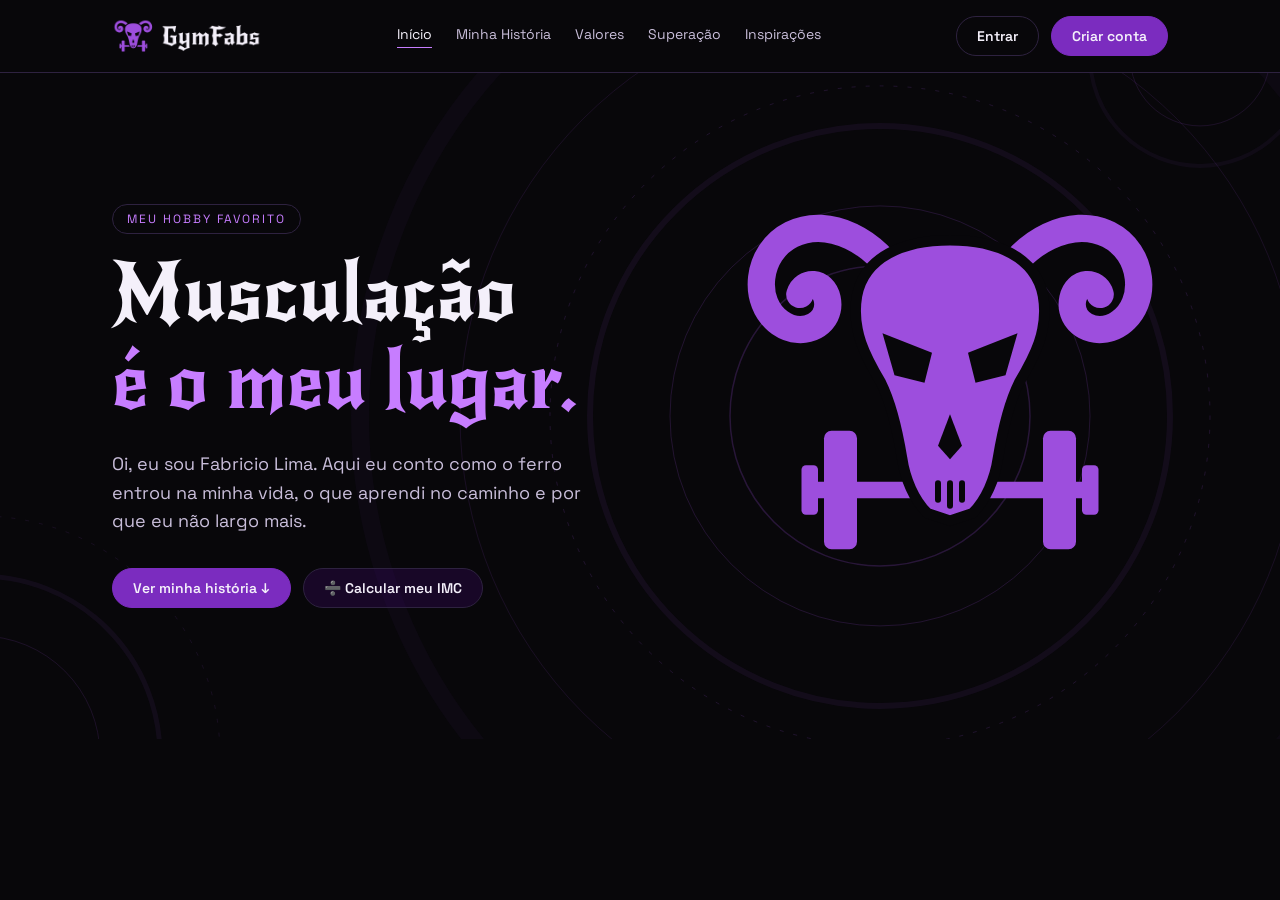
==== Index/index.html @ 876a353d "Inicio-homepage" ====
<!DOCTYPE html>
<html lang="pt-BR">
<head>
    <meta charset="UTF-8">
    <meta name="viewport" content="width=device-width, initial-scale=1.0">
    <title>GymFabs</title>
    <link rel="stylesheet" href="style.css">
</head>
<body>
<header>

<img src="img/gymfabs_logo_header@4x.png" alt="">

<nav>
<a href="#inicio" class="ativo">Início</a>
<a href="#historia">Minha História</a>
<a href="#valores">Valores</a>
<a href="#superacao">Superação</a>
<a href="#inspiracoes">Inspirações</a>
</nav>

<div class="botoes-usuario">
<a href="../Pagina Login/login.html" class="btn">Entrar</a>
<a href="../Pagina Login/cadastro.html" class="btn btn-primario">Criar conta</a>
</div>

</header>
<main>

<section class="hero" id="inicio">


<div class="hero-texto">

<span class="selo"> Meu hobby favorito</span> 
 <h1>Musculação<span>é o meu lugar.</span></h1>


<p>Oi, eu sou Fabricio Lima. Aqui eu conto como o ferro entrou na minha vida, o que aprendi no caminho e por que eu não largo mais.</p>


<div class="hero-botoes">
<a href="#historia" class="btn btn-primario">Ver minha história ↓</a>
<a href="../CalculadoraIMC/calculadoraIMC.html" class="btn imc">➗ Calcular meu IMC</a>
</div>

</div>


</section>


</main>



    
</body>
</html>
---- Index/style.css ----
@import url("https://fonts.googleapis.com/css2?family=New+Rocker&family=Space+Grotesk:wght@300..700&display=swap");

* {
  margin: 0;
  padding: 0;
  box-sizing: border-box;
}

:root {
  --roxo: #7b2cbf; /* botões e destaques */
  --roxo-claro: #c77dff; /* links e textos em destaque */
  --roxo-escuro: #3c096c; /* sombras e gradientes */

  --fundo: #08070a; /* fundo da página */
  --fundo-secao: #120a1c; /* seções alternadas */
  --fundo-card: #1a1224; /* cards */
  --borda: #2e2240; /* bordas dos cards */

  --texto: #f4f0fa; /* títulos e texto principal */
  --texto-secundario: #c9beda; /* parágrafos */
  --texto-apagado: #a99bbf; /* legendas e detalhes */
}

body {

  font-family: "Space Grotesk", sans-serif;
  background-color: var(--fundo);
}


.hero {
  display: flex;
  background-image: url(img/fundo_inicio_1440x666.png);
  background-size: cover;
  background-position: right center;
  min-height: 666px;
  align-items: center;
  padding: 0 112px;
}

.selo{

  display: inline-block;
  padding: 6px 14px;
  border: solid 1px var(--borda);
  border-radius: 999px;
  color: var(--roxo-claro);
  font-size: 12px;
  letter-spacing: 2px;
  text-transform: uppercase;
  margin-bottom: 16px;

}

.hero-texto p{
color: var(--texto-secundario);
font-size: 18px;
line-height: 1.6;
max-width: 480px;
margin-bottom: 32px;

}

h1 {
font-family: "New Rocker", system-ui; 
font-size: 80px;
font-weight: 400;
color: var(--texto);
line-height: 1.1;
margin-bottom: 24px;

}

h1 span{
display: block;
color: var(--roxo-claro);


}

header {
  display: flex;
  justify-content: space-between;
  align-items: center;
  padding: 16px 112px;
  border-bottom: 1px solid var(--borda);
}

header img {
  width: 150px;
}

nav {
  display: flex;
  gap: 24px;
}

nav a{
  color: var(--texto-secundario);
  text-decoration: none;
  font-size: 14px;
}


nav a:hover{
  color: var(--roxo-claro);
}

nav a.ativo{
  color: var(--texto);
  padding-bottom: 4px ;
  border-bottom: 1px solid var(--roxo-claro);
}


.botoes-usuario{
display: flex;
gap: 12px;
align-items: center;

 }



.hero-botoes{
display: flex;
gap: 12px;
}




.btn{
display: inline-block;
padding: 10px 20px;
border: 1px solid var(--borda);
border-radius: 999px;
color: var(--texto);
font-size: 14px;
font-weight: 600;
text-decoration: none;
transition: 0.2s;
}

.btn:hover{
  border-color: var(--roxo);
}


.btn-primario{
  background-color: var(--roxo);
  border-color: var(--roxo);
}

.btn-primario:hover{
  background-color: var(--roxo-escuro);
}

.imc{

  background-color: rgba(60, 9, 108, 0.3);
}
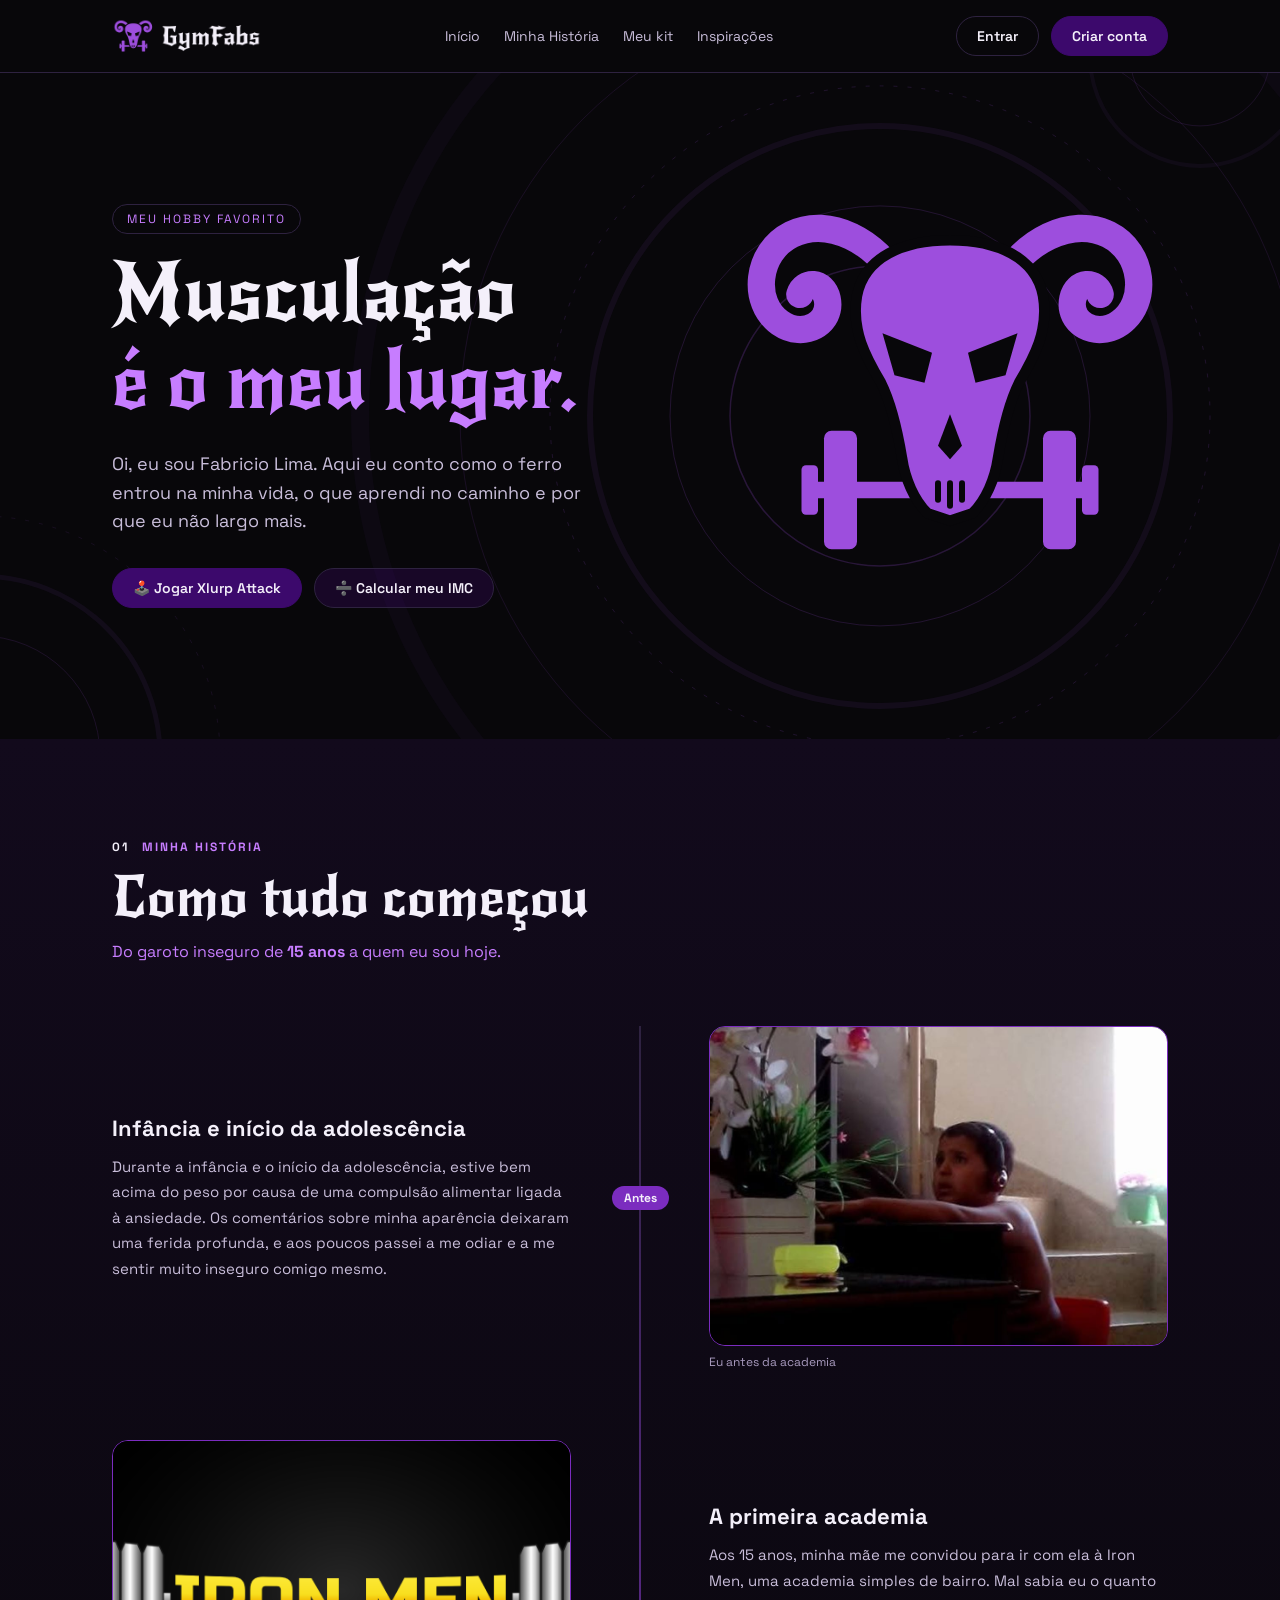
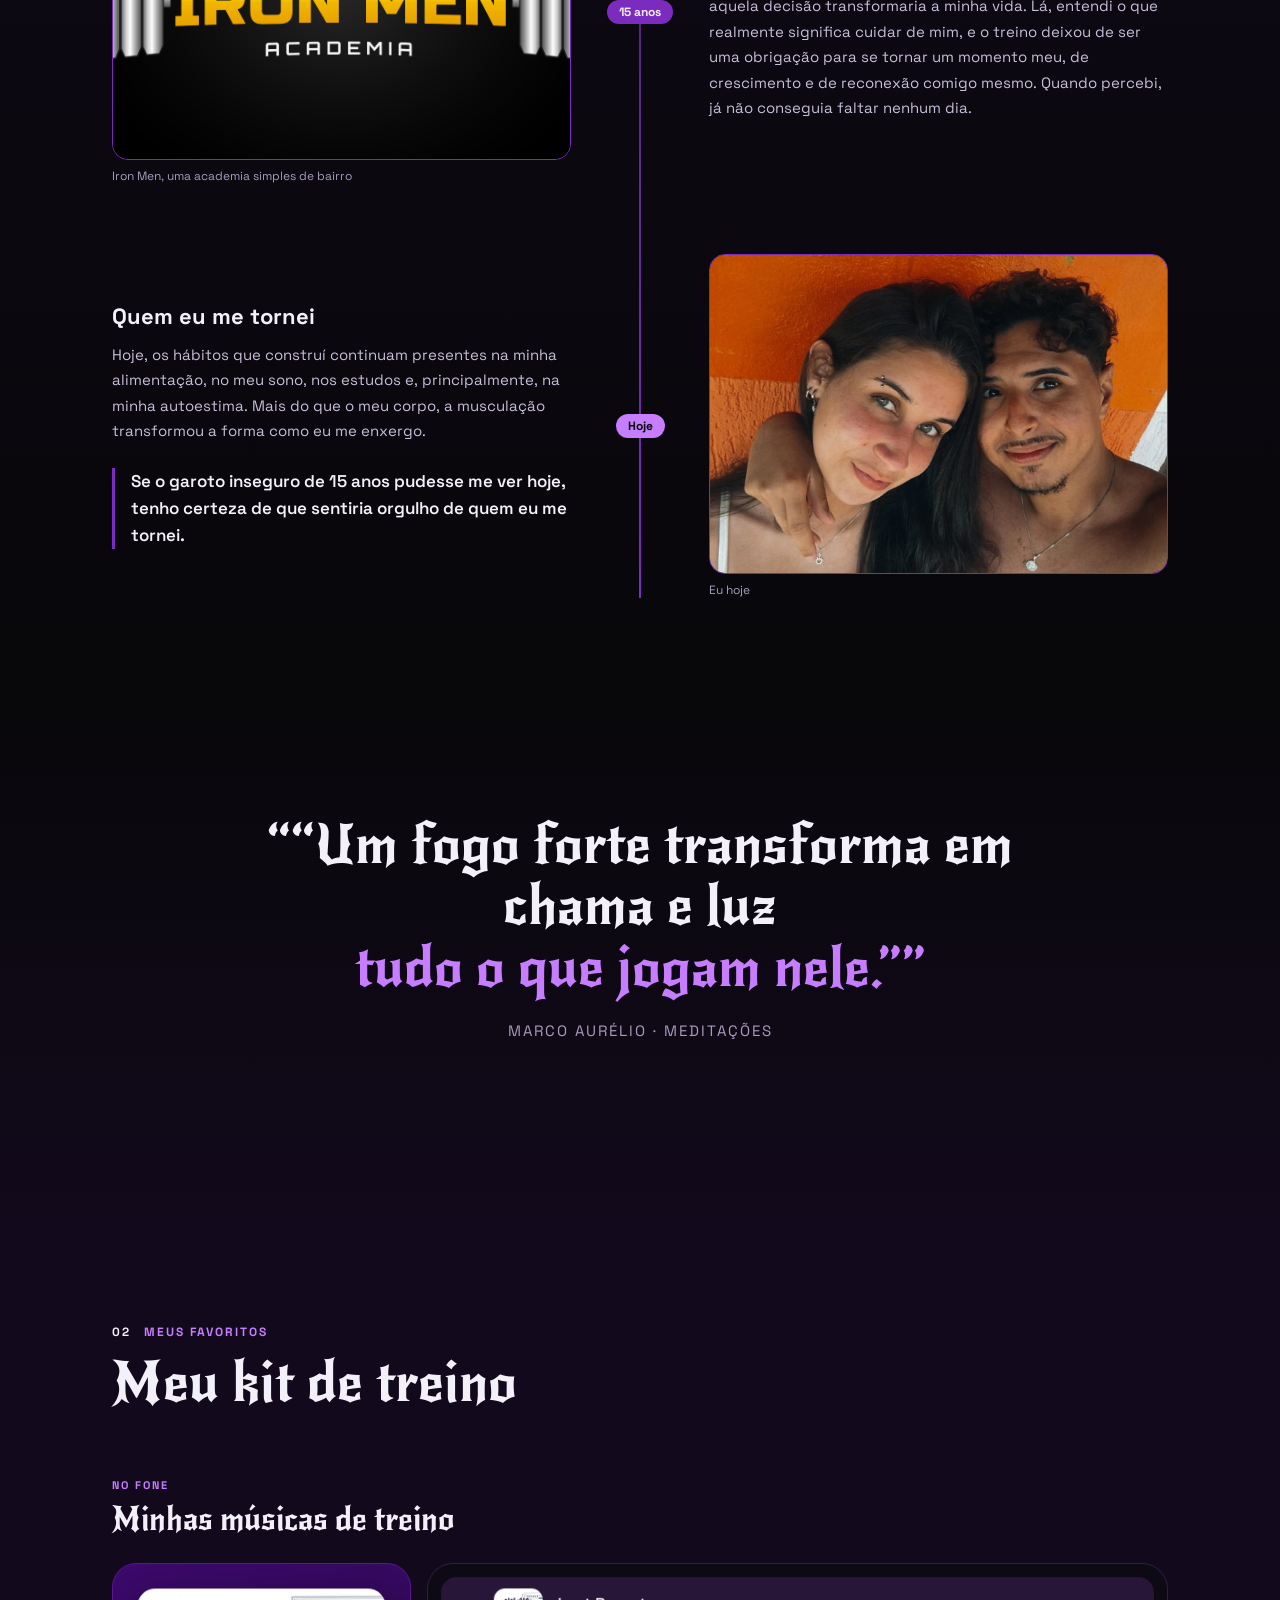
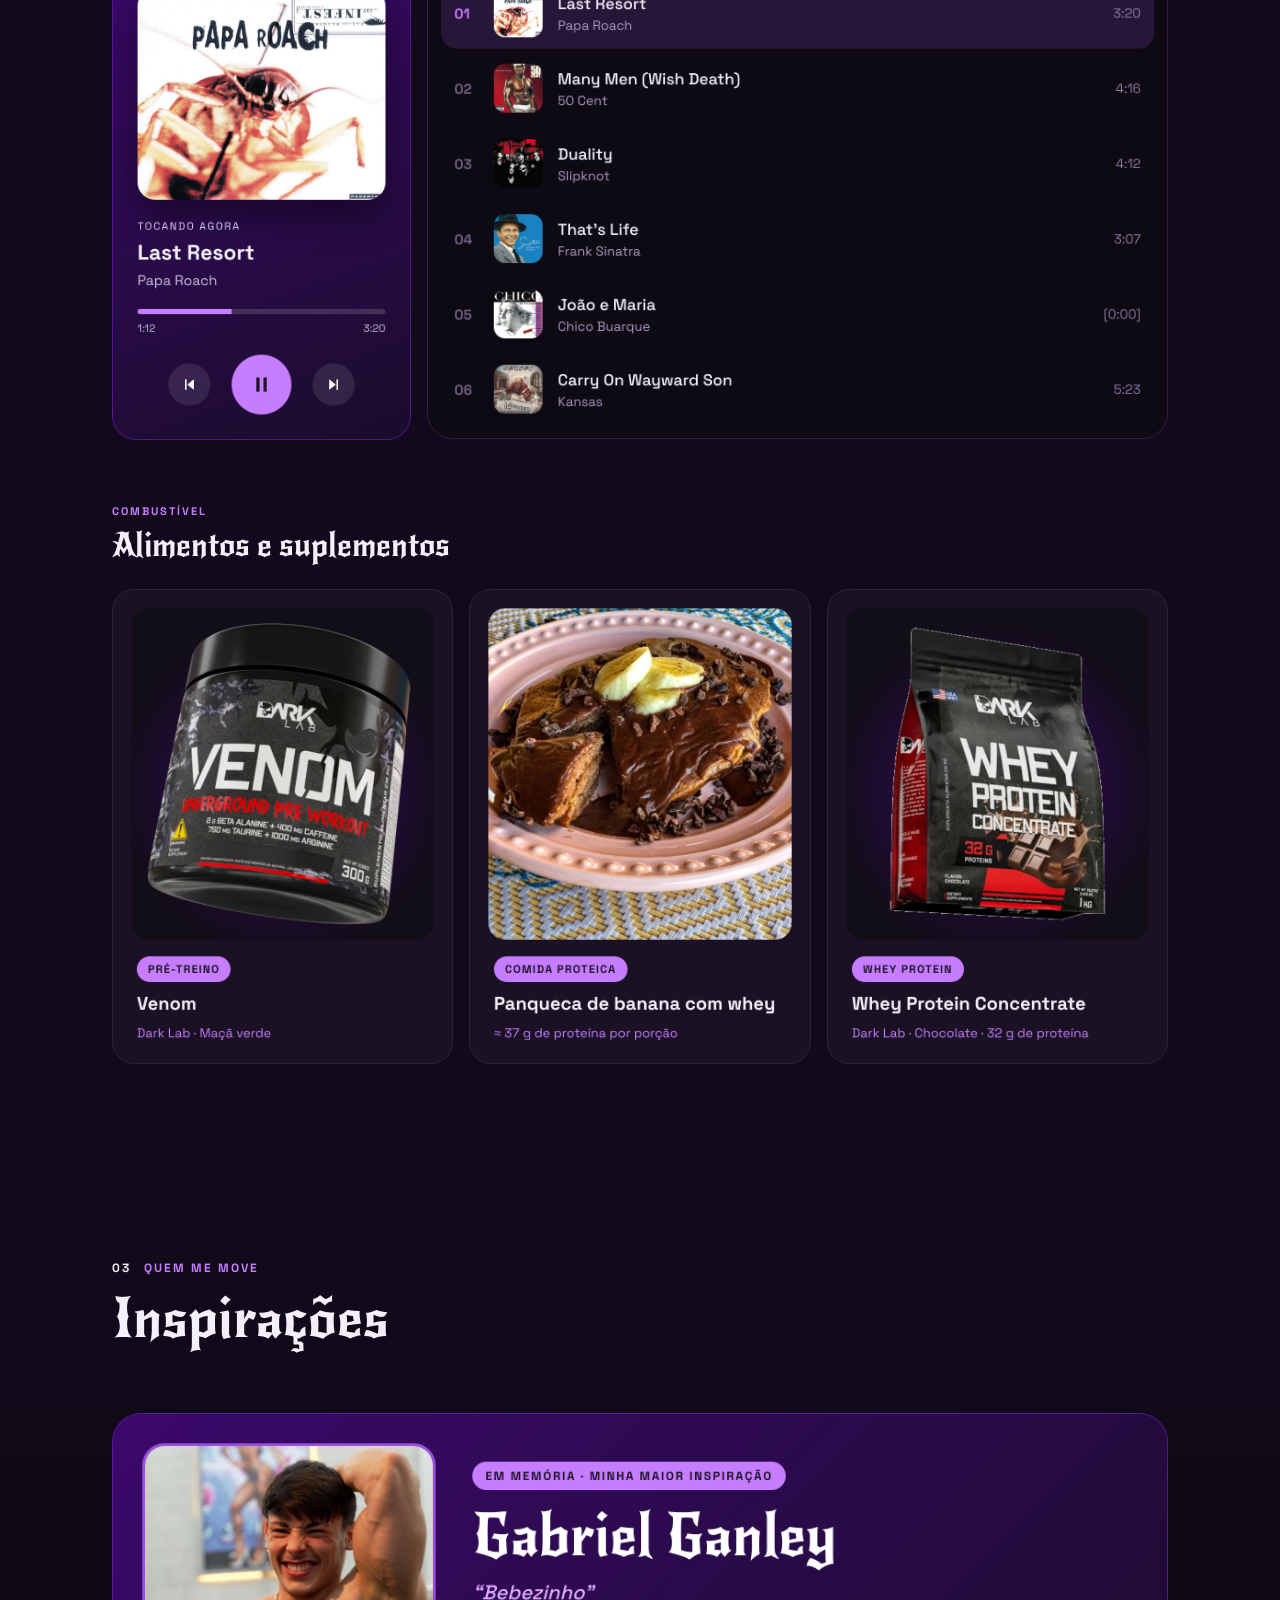
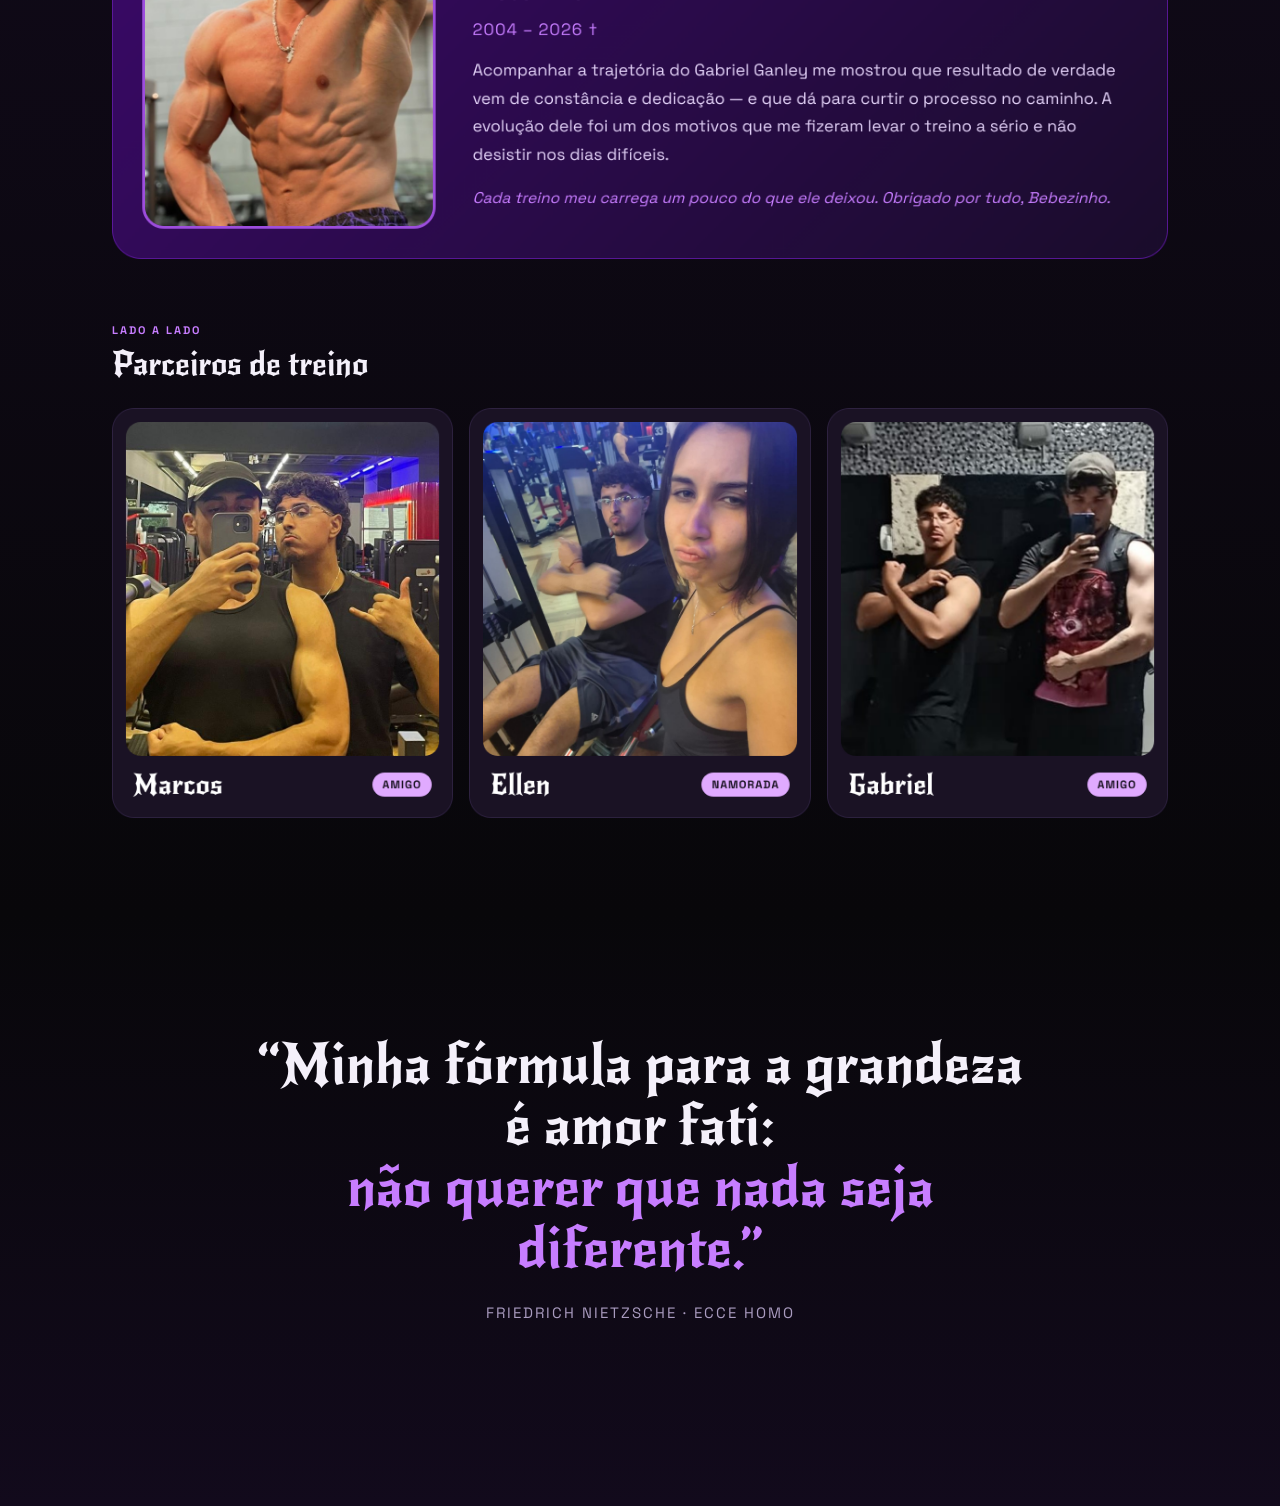
==== commit e1267aca: "Homepage" ====
--- a/Index/index.html
+++ b/Index/index.html
@@ -1,59 +1,206 @@
-<!DOCTYPE html>
+<!doctype html>
 <html lang="pt-BR">
-<head>
-    <meta charset="UTF-8">
-    <meta name="viewport" content="width=device-width, initial-scale=1.0">
+  <head>
+    <meta charset="UTF-8" />
+    <meta name="viewport" content="width=device-width, initial-scale=1.0" />
     <title>GymFabs</title>
-    <link rel="stylesheet" href="style.css">
-</head>
-<body>
-<header>
-
-<img src="img/gymfabs_logo_header@4x.png" alt="">
-
-<nav>
-<a href="#inicio" class="ativo">Início</a>
-<a href="#historia">Minha História</a>
-<a href="#valores">Valores</a>
-<a href="#superacao">Superação</a>
-<a href="#inspiracoes">Inspirações</a>
-</nav>
-
-<div class="botoes-usuario">
-<a href="../Pagina Login/login.html" class="btn">Entrar</a>
-<a href="../Pagina Login/cadastro.html" class="btn btn-primario">Criar conta</a>
-</div>
-
-</header>
-<main>
-
-<section class="hero" id="inicio">
-
-
-<div class="hero-texto">
-
-<span class="selo"> Meu hobby favorito</span> 
- <h1>Musculação<span>é o meu lugar.</span></h1>
-
-
-<p>Oi, eu sou Fabricio Lima. Aqui eu conto como o ferro entrou na minha vida, o que aprendi no caminho e por que eu não largo mais.</p>
-
-
-<div class="hero-botoes">
-<a href="#historia" class="btn btn-primario">Ver minha história ↓</a>
-<a href="../CalculadoraIMC/calculadoraIMC.html" class="btn imc">➗ Calcular meu IMC</a>
-</div>
-
-</div>
-
-
-</section>
-
-
-</main>
-
-
-
-    
-</body>
-</html>+    <link rel="stylesheet" href="style.css" />
+    <link rel="icon" href="img/favicon-32.png">
+  </head>
+  <body>
+    <header>
+      <img src="img/gymfabs_logo_header@4x.png" alt="" />
+
+      <nav>
+        <a href="#inicio">Início</a>
+        <a href="#historia">Minha História</a>
+        <a href="#meuKit">Meu kit</a>
+        <a href="#inspiracoes">Inspirações</a>
+      </nav>
+
+      <div class="botoes-usuario">
+        <a href="../Pagina Login/login.html" class="btn">Entrar</a>
+        <a href="../Pagina Login/cadastro.html" class="btn btn-primario"
+          >Criar conta</a
+        >
+      </div>
+    </header>
+    <main>
+      <section class="hero" id="inicio">
+        <div class="hero-texto">
+          <span class="selo"> Meu hobby favorito</span>
+          <h1>Musculação<span>é o meu lugar.</span></h1>
+
+          <p>
+            Oi, eu sou Fabricio Lima. Aqui eu conto como o ferro entrou na minha
+            vida, o que aprendi no caminho e por que eu não largo mais.
+          </p>
+
+          <div class="hero-botoes">
+            <a href="Pagina-AttackXlurp\AttackXlurp-home.html" class="btn btn-primario">🕹️ Jogar Xlurp Attack </a>
+            <a href="../CalculadoraIMC/calculadoraIMC.html" class="btn imc"
+              >➗ Calcular meu IMC</a
+            >
+          </div>
+        </div>
+      </section>
+
+      <section class="historia" id="historia">
+        <div class="titulo-secao">
+          <span class="numero-secao">01 <span>Minha história</span></span>
+          <h2>Como tudo começou</h2>
+          <p>
+            Do garoto inseguro de <strong>15 anos</strong> a quem eu sou hoje.
+          </p>
+        </div>
+
+        <div class="linha-tempo">
+          <!-- Evento 1: texto à esquerda, foto à direita -->
+          <div class="evento">
+            <div class="evento-texto">
+              <h3>Infância e início da adolescência</h3>
+              <p>
+                Durante a infância e o início da adolescência, estive bem acima
+                do peso por causa de uma compulsão alimentar ligada à ansiedade.
+                Os comentários sobre minha aparência deixaram uma ferida
+                profunda, e aos poucos passei a me odiar e a me sentir muito
+                inseguro comigo mesmo.
+              </p>
+            </div>
+
+            <span class="marcador">Antes</span>
+
+            <figure class="evento-foto">
+              <img
+                src="img/antes.jpeg"
+                alt="Foto do Fabricio criança, antes da academia"
+              />
+              <figcaption>Eu antes da academia</figcaption>
+            </figure>
+          </div>
+
+          <!-- Evento 2: foto à esquerda, texto à direita -->
+          <div class="evento">
+            <figure class="evento-foto">
+              <img src="img/IronMan.png" alt="Logo da academia Iron Men" />
+              <figcaption>Iron Men, uma academia simples de bairro</figcaption>
+            </figure>
+
+            <span class="marcador">15 anos</span>
+
+            <div class="evento-texto">
+              <h3>A primeira academia</h3>
+              <p>
+                Aos 15 anos, minha mãe me convidou para ir com ela à Iron Men,
+                uma academia simples de bairro. Mal sabia eu o quanto aquela
+                decisão transformaria a minha vida. Lá, entendi o que realmente
+                significa cuidar de mim, e o treino deixou de ser uma obrigação
+                para se tornar um momento meu, de crescimento e de reconexão
+                comigo mesmo. Quando percebi, já não conseguia faltar nenhum
+                dia.
+              </p>
+            </div>
+          </div>
+
+          <!-- Evento 3: texto à esquerda, foto à direita -->
+          <div class="evento">
+            <div class="evento-texto">
+              <h3>Quem eu me tornei</h3>
+              <p>
+                Hoje, os hábitos que construí continuam presentes na minha
+                alimentação, no meu sono, nos estudos e, principalmente, na
+                minha autoestima. Mais do que o meu corpo, a musculação
+                transformou a forma como eu me enxergo.
+              </p>
+              <blockquote>
+                Se o garoto inseguro de 15 anos pudesse me ver hoje, tenho
+                certeza de que sentiria orgulho de quem eu me tornei.
+              </blockquote>
+            </div>
+
+            <span class="marcador marcador-hoje">Hoje</span>
+
+            <figure class="evento-foto">
+              <img src="img/atual.jpeg" alt="Foto atual do Fabricio" />
+              <figcaption>Eu hoje</figcaption>
+            </figure>
+          </div>
+        </div>
+      </section>
+
+
+       <section class="amorFati">
+        <div class="frase titulo-secao">
+          <h2>
+            ““Um fogo forte transforma em chama e luz
+ <span>tudo o que jogam nele.””</span> 
+          </h2>
+          <p>
+            Marco Aurélio · Meditações
+          </p>
+        </div>
+      </section>
+
+      <section class="meuKit" id="meuKit">
+        <div class="titulo-secao">
+          <span class="numero-secao">02 <span>Meus favoritos</span></span>
+          <h2>Meu kit de treino</h2>
+        </div>
+
+        <div class="musica">
+          <span class="rotulo">NO FONE</span>
+          <h3 class="subtitulo">Minhas músicas de treino</h3>
+          <div class="musica-grade">
+            <img src="img/musica-player.png" alt="" />
+
+            <img src="img/musica-lista.png" alt="" />
+          </div>
+        </div>
+
+        <div class="alimento">
+          <span class="rotulo">COMBUSTÍVEL</span>
+          <h3 class="subtitulo">Alimentos e suplementos</h3>
+
+          <div class="alimento-grade">
+            <img src="img/alimentacao-venom.png" alt="" />
+            <img src="img/alimentacao-panqueca.png" alt="" />
+            <img src="img/alimentacao-whey.png" alt="" />
+          </div>
+        </div>
+      </section>
+
+      <section class="inspiracao" id="inspiracoes">
+        <div class="titulo-secao">
+          <span class="numero-secao">03 <span>QUEM ME MOVE</span></span>
+          <h2>Inspirações</h2>
+        </div>
+
+        <div class="ganley">
+          <img src="img/destaque-ganley.png" alt="" />
+        </div>
+
+        <span class="rotulo">LADO A LADO</span>
+        <h3 class="subtitulo">Parceiros de treino</h3>
+
+        <div class="parceiros">
+          <img src="img/parceiro-marcos.png" alt="" />
+          <img src="img/parceiro-ellen.png" alt="" />
+          <img src="img/parceiro-gabriel.png" alt="" />
+        </div>
+      </section>
+
+      <section class="amorFati">
+        <div class="frase titulo-secao">
+          <h2>
+            “Minha fórmula para a grandeza é amor fati: <span>não querer que nada seja
+            diferente.”</span> 
+          </h2>
+          <p>
+            Friedrich Nietzsche · Ecce Homo
+          </p>
+        </div>
+      </section>
+
+    </main>
+  </body>
+</html>
--- a/Index/style.css
+++ b/Index/style.css
@@ -62,7 +62,7 @@
 }
 
 h1 {
-font-family: "New Rocker", system-ui; 
+font-family: "New Rocker", system-ui;
 font-size: 80px;
 font-weight: 400;
 color: var(--texto);
@@ -84,6 +84,10 @@
   align-items: center;
   padding: 16px 112px;
   border-bottom: 1px solid var(--borda);
+  position: sticky;
+  top: 0;
+  background-color: var(--fundo);
+  z-index: 100;
 }
 
 header img {
@@ -106,11 +110,6 @@
   color: var(--roxo-claro);
 }
 
-nav a.ativo{
-  color: var(--texto);
-  padding-bottom: 4px ;
-  border-bottom: 1px solid var(--roxo-claro);
-}
 
 
 .botoes-usuario{
@@ -148,15 +147,267 @@
 
 
 .btn-primario{
+  background-color: var(--roxo-escuro);
+  border-color: var(--roxo-escuro);
+}
+
+.btn-primario:hover{
   background-color: var(--roxo);
-  border-color: var(--roxo);
-}
-
-.btn-primario:hover{
-  background-color: var(--roxo-escuro);
 }
 
 .imc{
 
   background-color: rgba(60, 9, 108, 0.3);
+}
+
+/* ===================== MINHA HISTÓRIA ===================== */
+
+.historia {
+  padding: 96px 112px;
+  background: linear-gradient(var(--fundo-secao),var(--fundo));
+}
+
+.titulo-secao {
+  margin-bottom: 64px;
+}
+
+.numero-secao {
+  display: inline-block;
+  color: var(--texto);
+  font-size: 12px;
+  font-weight: 700;
+  letter-spacing: 2px;
+  margin-bottom: 12px;
+}
+
+/* tracinho + "MINHA HISTÓRIA" */
+.numero-secao span {
+  color: var(--roxo-claro);
+  text-transform: uppercase;
+  margin-left: 8px;
+}
+
+.titulo-secao h2 {
+  font-family: "New Rocker", system-ui;
+  font-size: 56px;
+  font-weight: 400;
+  color: var(--texto);
+  line-height: 1.1;
+  margin-bottom: 12px;
+}
+
+.titulo-secao p {
+  color: var(--roxo-claro);
+  font-size: 16px;
+}
+
+
+/* ---------- linha do tempo ---------- */
+
+.linha-tempo {
+  position: relative;
+  display: flex;
+  flex-direction: column;
+  gap: 70px;
+}
+
+/* a linha vertical no meio */
+.linha-tempo::before {
+  content: "";
+  position: absolute;
+  top: 0;
+  bottom: 0;
+  left: 50%;
+  width: 2px;
+  background: linear-gradient(var(--borda), var(--roxo));
+  transform: translateX(-50%);
+}
+
+/* cada evento: [conteúdo] [marcador] [conteúdo] */
+.evento {
+  display: grid;
+  grid-template-columns: 1fr 90px 1fr;
+  align-items: center;
+  gap: 24px;
+}
+
+.evento-texto h3 {
+  color: var(--texto);
+  font-size: 22px;
+  margin-bottom: 12px;
+}
+
+.evento-texto p {
+  color: var(--texto-secundario);
+  font-size: 15px;
+  line-height: 1.7;
+}
+
+.evento-texto blockquote {
+  margin-top: 24px;
+  padding-left: 16px;
+  border-left: 3px solid var(--roxo);
+  color: var(--texto);
+  font-size: 17px;
+  font-weight: 600;
+  line-height: 1.6;
+}
+
+/* pílula em cima da linha */
+.marcador {
+  position: relative; /* fica por cima da linha */
+  justify-self: center;
+  padding: 4px 12px;
+  border-radius: 999px;
+  background-color: var(--roxo);
+  color: var(--texto);
+  font-size: 12px;
+  font-weight: 700;
+  white-space: nowrap;
+}
+
+.marcador-hoje {
+  background-color: var(--roxo-claro);
+  color: var(--fundo);
+}
+
+
+
+/* fotos */
+.evento-foto img {
+  display: block;
+  width: 100%;
+  height: 320px;
+  object-fit: cover;
+  border: 1px solid var(--roxo);
+  border-radius: 16px;
+}
+
+.evento-foto figcaption {
+  margin-top: 8px;
+  color: var(--texto-apagado);
+  font-size: 12px;
+}
+
+
+/* ===================== Meu Kit ===================== */
+.meuKit{
+   padding: 96px 112px;
+  background-color: var(--fundo-secao);
+}
+
+
+.rotulo {
+  display: block;            /* span é inline; block faz ele ocupar a linha toda */
+  color: var(--roxo-claro);
+  font-size: 11px;
+  font-weight: 700;
+  letter-spacing: 2px;       /* aquele espaçamento entre letras do design */
+  margin-bottom: 8px;
+}
+
+.subtitulo {
+  font-family: "New Rocker", system-ui;
+  font-size: 32px;
+  font-weight: 400;
+  color: var(--texto);
+  margin-bottom: 24px;
+}
+
+
+.musica {
+  margin-bottom: 64px;
+}
+ 
+.musica-grade{
+display: grid;
+grid-template-columns: 0.63fr 1.56fr;  /* player ocupa 1 parte, lista ocupa 2 */
+gap: 16px;
+align-items: start;
+}
+
+.musica-grade img{
+  display: block;
+  width: 100%;
+  height: auto;
+
+}
+
+
+.alimento-grade {
+  display: grid;
+  grid-template-columns: repeat(3, 1fr);  /* 3 colunas iguais */
+  gap: 16px;
+}
+
+.alimento-grade img {
+  display: block;
+  width: 100%;
+  height: auto;
+}
+
+
+/* ===================== Inspiraçoes ===================== */
+
+
+.inspiracao{
+padding: 96px 112px;
+background: linear-gradient( var(--fundo-secao),var(--fundo))
+
+}
+
+.ganley {
+  margin-bottom: 64px;
+}
+
+.ganley img {
+  display: block;
+  width: 100%;
+  height: auto;
+}
+
+.parceiros {
+  display: grid;
+  grid-template-columns: repeat(3, 1fr);
+  gap: 16px;
+}
+
+.parceiros img {
+  display: block;
+  width: 100%;
+  height: auto;
+}
+
+
+/* rolar sauvemente */
+html {
+  scroll-behavior: smooth;
+}
+
+/* FRASE */
+
+.amorFati{
+display: flex;
+padding: 120px 112px;
+justify-content: center;
+background: linear-gradient(var(--fundo), var(--fundo-secao))
+}
+
+.frase {
+  max-width: 800px;
+  text-align: center;
+}
+
+.frase p {
+  margin-top: 24px;
+  font-size: 15px;
+  line-height: 1.2;
+  color: var(--texto-apagado);
+  letter-spacing: 2px;
+  text-transform: uppercase;
+}
+
+.frase span {
+  display: block;
+  color: var(--roxo-claro);
 }
